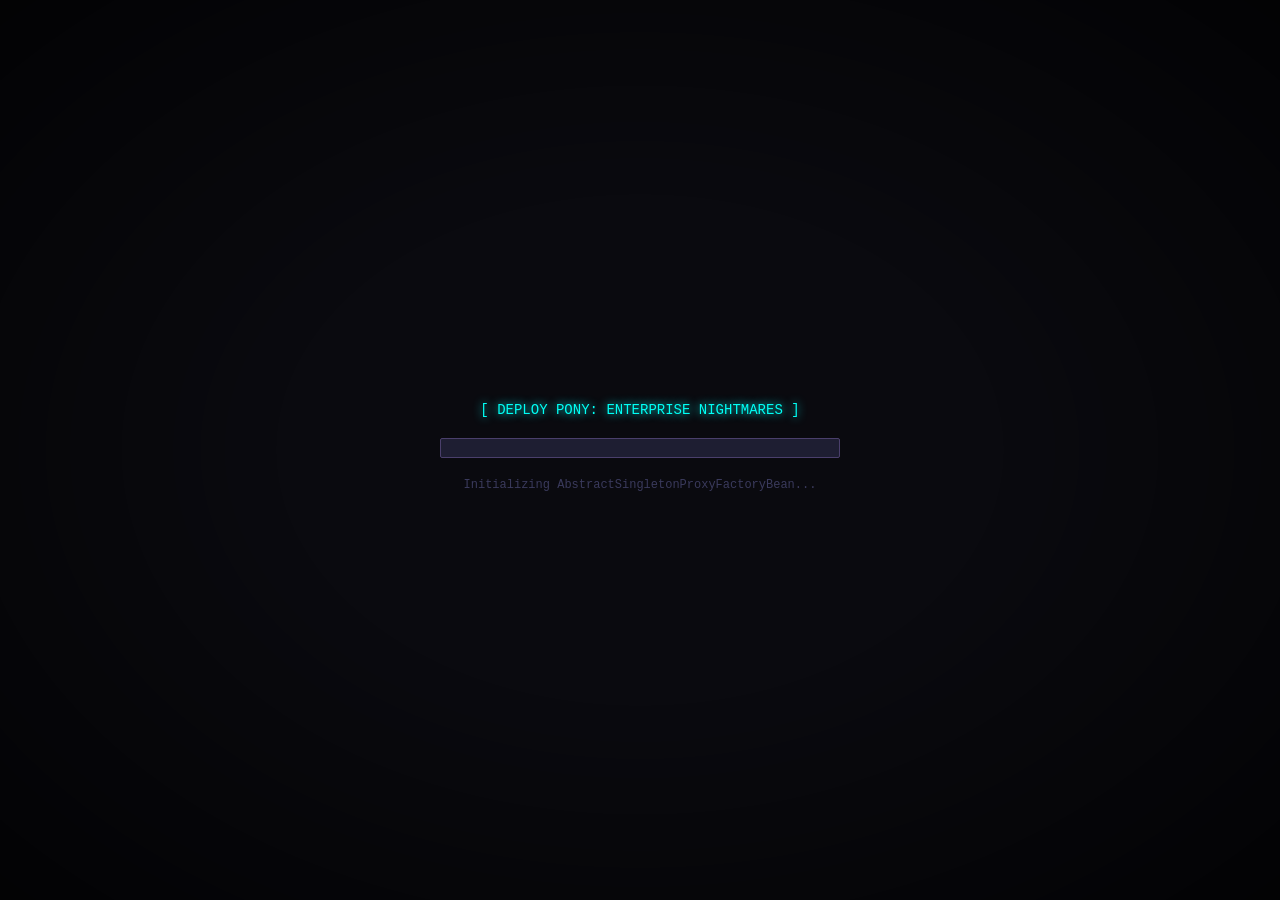
==== index.html @ 1a0107b0 "Add Deploy Pony: Enterprise Nightmares - a madcap pony care + Java deployment game An interactive we" ====
<!DOCTYPE html>
<html lang="en">
<head>
    <meta charset="UTF-8">
    <meta name="viewport" content="width=device-width, initial-scale=1.0">
    <title>Deploy Pony: Enterprise Nightmares</title>
    <link rel="stylesheet" href="style.css">
    <link rel="icon" href="data:image/svg+xml,<svg xmlns='http://www.w3.org/2000/svg' viewBox='0 0 32 32'><text y='24' font-size='24'>🐴</text></svg>">
</head>
<body>

<div id="game-container">
    <!-- Vignette overlay -->
    <div id="vignette"></div>

    <!-- Floating code particles (spawned by JS) -->
    <div id="particles-container"></div>

    <!-- ==================== LOADING SCREEN ==================== -->
    <div id="loading-screen" class="game-screen active">
        <div class="loading-content">
            <div class="loading-title">[ DEPLOY PONY: ENTERPRISE NIGHTMARES ]</div>
            <div class="loading-bar-container">
                <div class="loading-bar"></div>
            </div>
            <div id="loading-text">Initializing AbstractSingletonProxyFactoryBean...</div>
        </div>
    </div>

    <!-- ==================== MENU SCREEN ==================== -->
    <div id="menu-screen" class="game-screen">
        <div class="menu-content">
            <div class="menu-logo" id="menu-logo"></div>
            <div class="menu-lore" id="menu-lore"></div>
            <div class="menu-buttons">
                <button class="menu-btn primary" onclick="Game.startNewGame()">
                    > New Deployment
                </button>
                <button class="menu-btn" id="continue-btn" onclick="Game.continueGame()" style="display:none">
                    > Resume Deployment
                </button>
            </div>
            <div class="menu-subtitle">
                A Hollow Knight-inspired Java Deployment Simulator<br>
                © 2024 AbstractSingletonProxyFactoryBean LLC
            </div>
        </div>
    </div>

    <!-- ==================== CARE SCREEN ==================== -->
    <div id="care-screen" class="game-screen">
        <div class="care-header">
            <span class="care-title">[ PONY CARE TERMINAL ]</span>
            <div class="care-controls">
                <button class="icon-btn" onclick="Audio.toggleMute()" title="Toggle Sound">SND</button>
                <button class="icon-btn" onclick="Game.save()" title="Save">SAVE</button>
                <button class="icon-btn" onclick="Game.setState(Game.STATES.MENU)" title="Menu">MENU</button>
            </div>
        </div>

        <div class="pony-area">
            <div id="dialogue-bubble"></div>
            <div id="pony-display"></div>
            <div id="poop-container"></div>
        </div>

        <div class="stats-area">
            <div id="pony-stats"></div>
        </div>

        <div class="actions-area" id="pony-actions"></div>

        <div class="event-log-area">
            <div id="event-log"></div>
        </div>
    </div>

    <!-- ==================== RIDE SCREEN ==================== -->
    <div id="ride-screen" class="game-screen">
        <canvas id="ride-canvas"></canvas>
        <div id="ride-zone"></div>
    </div>

    <!-- ==================== DEPLOY MINI-GAME SCREEN ==================== -->
    <div id="deploy-screen" class="game-screen">
        <div id="deploy-game-area"></div>
    </div>

    <!-- ==================== GAME OVER SCREEN ==================== -->
    <div id="gameover-screen" class="game-screen">
        <div class="gameover-content">
            <div class="gameover-title">BUILD FAILED</div>
            <div class="gameover-message" id="gameover-message"></div>
            <div class="gameover-stats" id="gameover-stats"></div>
            <div class="gameover-score" id="gameover-score"></div>
            <div class="menu-buttons">
                <button class="menu-btn primary" onclick="Game.restartGame()">
                    > Redeploy from Scratch
                </button>
                <button class="menu-btn" onclick="Game.setState(Game.STATES.MENU)">
                    > Return to Main Menu
                </button>
            </div>
        </div>
    </div>
</div>

<!-- Scripts -->
<script src="art.js"></script>
<script src="audio.js"></script>
<script src="game.js"></script>
<script src="pony-care.js"></script>
<script src="pony-ride.js"></script>
<script src="deploy-games.js"></script>
<script>
    // ---- INITIALIZATION ----
    document.addEventListener('DOMContentLoaded', () => {
        // Spawn floating code particles in the background
        const particlesContainer = document.getElementById('particles-container');
        function spawnParticle() {
            const el = document.createElement('div');
            el.className = 'floating-code';
            el.textContent = Art.createFloatingCode();
            el.style.top = (Math.random() * 70 + 5) + '%';
            el.style.animationDuration = (12 + Math.random() * 10) + 's';
            el.style.animationDelay = (Math.random() * 5) + 's';
            el.style.fontSize = (8 + Math.random() * 6) + 'px';
            particlesContainer.appendChild(el);
            el.addEventListener('animationend', () => el.remove());
        }

        setInterval(spawnParticle, 2000);
        for (let i = 0; i < 8; i++) spawnParticle();

        // Setup menu
        Game.on('stateChange', ({ to }) => {
            if (to === Game.STATES.MENU) {
                setupMenu();
            }
            if (to === Game.STATES.GAME_OVER) {
                setupGameOver();
            }
        });

        // Initialize pony care module
        PonyCare.init();

        // Start!
        Game.init();

        // Resume context on first click (for audio)
        document.addEventListener('click', () => {
            Audio.init();
        }, { once: true });
    });

    function setupMenu() {
        // Logo
        const logoEl = document.getElementById('menu-logo');
        if (logoEl) logoEl.innerHTML = Art.titleLogo();

        // Lore
        const loreEl = document.getElementById('menu-lore');
        if (loreEl) {
            loreEl.innerHTML = Game.getLore().map(line => `<p>${line}</p>`).join('');
        }

        // Show continue button if save exists
        const continueBtn = document.getElementById('continue-btn');
        if (continueBtn) {
            continueBtn.style.display = Game.load() ? 'block' : 'none';
        }
    }

    function setupGameOver() {
        const msgEl = document.getElementById('gameover-message');
        const statsEl = document.getElementById('gameover-stats');
        const scoreEl = document.getElementById('gameover-score');

        if (msgEl) msgEl.textContent = Game.getDeathMessage();

        if (statsEl) {
            const pony = Game.getPony();
            statsEl.innerHTML = `
                Pony: ${pony ? pony.name : 'Unknown'}<br>
                Enterprise Level: ${pony ? pony.level : 0}<br>
                Total Deployments: ${Game.getTotalDeploys()}<br>
                Failed Deployments: ${Game.getFailedDeploys()}<br>
                Exceptions Encountered: ${pony ? pony.exceptions.length : 0}
            `;
        }

        if (scoreEl) {
            scoreEl.textContent = `Enterprise Value Generated: $${Game.getScore().toLocaleString()}.00 (before consulting fees)`;
        }
    }
</script>

</body>
</html>
---- style.css ----
/* ============================================================
   style.css — Hollow Knight Aesthetic for Deploy Pony
   Dark, atmospheric, hand-drawn feel
   ============================================================ */

:root {
    --void: #0a0a0f;
    --deep-blue: #1a1a2e;
    --purple: #4a3f6b;
    --mid-purple: #6b5b95;
    --cyan: #00fff5;
    --orange: #ff6b35;
    --red: #ff3366;
    --green: #39ff14;
    --white: #e8e8f0;
    --grey: #3a3a5c;
    --dark-grey: #1e1e32;
}

* {
    margin: 0;
    padding: 0;
    box-sizing: border-box;
}

body {
    background: var(--void);
    color: var(--white);
    font-family: 'Courier New', 'Consolas', monospace;
    overflow: hidden;
    width: 100vw;
    height: 100vh;
}

/* ---- GAME CONTAINER ---- */
#game-container {
    width: 100vw;
    height: 100vh;
    position: relative;
    overflow: hidden;
}

/* ---- VIGNETTE OVERLAY ---- */
#vignette {
    position: fixed;
    top: 0; left: 0;
    width: 100%; height: 100%;
    pointer-events: none;
    z-index: 100;
    background: radial-gradient(ellipse at center, transparent 40%, rgba(0,0,0,0.7) 100%);
}

/* ---- FLOATING CODE PARTICLES ---- */
.floating-code {
    position: absolute;
    color: var(--grey);
    font-size: 10px;
    opacity: 0;
    pointer-events: none;
    animation: floatCode 15s linear infinite;
    font-family: monospace;
}

@keyframes floatCode {
    0% { opacity: 0; transform: translateX(100vw) translateY(0); }
    10% { opacity: 0.2; }
    90% { opacity: 0.2; }
    100% { opacity: 0; transform: translateX(-100px) translateY(-50px); }
}

/* ---- SCREENS ---- */
.game-screen {
    position: absolute;
    top: 0; left: 0;
    width: 100%; height: 100%;
    display: flex;
    flex-direction: column;
    align-items: center;
    justify-content: center;
    opacity: 0;
    pointer-events: none;
    transition: opacity 0.8s ease;
}

.game-screen.active {
    opacity: 1;
    pointer-events: all;
}

/* ---- LOADING SCREEN ---- */
#loading-screen {
    background: var(--void);
}

.loading-content {
    text-align: center;
}

.loading-bar-container {
    width: 400px;
    max-width: 80vw;
    height: 20px;
    border: 1px solid var(--purple);
    margin: 20px auto;
    background: var(--dark-grey);
    border-radius: 2px;
    overflow: hidden;
}

.loading-bar {
    height: 100%;
    background: linear-gradient(90deg, var(--cyan), var(--purple));
    animation: loadingPulse 4s ease-in-out;
    width: 0%;
}

@keyframes loadingPulse {
    0% { width: 0%; }
    20% { width: 15%; }
    40% { width: 35%; }
    60% { width: 50%; }
    70% { width: 55%; }
    80% { width: 70%; }
    95% { width: 85%; }
    100% { width: 100%; }
}

#loading-text {
    color: var(--grey);
    font-size: 12px;
    margin-top: 10px;
    min-height: 20px;
}

.loading-title {
    color: var(--cyan);
    font-size: 14px;
    margin-bottom: 15px;
    text-shadow: 0 0 10px var(--cyan);
}

/* ---- MENU SCREEN ---- */
#menu-screen {
    background: linear-gradient(180deg, var(--void) 0%, #0f0f2a 50%, var(--deep-blue) 100%);
}

.menu-content {
    text-align: center;
    max-width: 600px;
    padding: 20px;
}

.menu-logo {
    margin-bottom: 30px;
}

.menu-lore {
    color: var(--grey);
    font-size: 12px;
    line-height: 1.8;
    margin-bottom: 30px;
    font-style: italic;
}

.menu-lore p {
    margin-bottom: 8px;
    animation: loreReveal 0.5s ease both;
}

.menu-lore p:nth-child(1) { animation-delay: 0.5s; }
.menu-lore p:nth-child(2) { animation-delay: 1.0s; }
.menu-lore p:nth-child(3) { animation-delay: 1.5s; }
.menu-lore p:nth-child(4) { animation-delay: 2.0s; }
.menu-lore p:nth-child(5) { animation-delay: 2.5s; }
.menu-lore p:nth-child(6) { animation-delay: 3.0s; }

@keyframes loreReveal {
    from { opacity: 0; transform: translateY(10px); }
    to { opacity: 1; transform: translateY(0); }
}

.menu-buttons {
    display: flex;
    flex-direction: column;
    gap: 12px;
    align-items: center;
}

.menu-btn {
    background: transparent;
    border: 1px solid var(--purple);
    color: var(--white);
    font-family: 'Courier New', monospace;
    font-size: 16px;
    padding: 12px 40px;
    cursor: pointer;
    transition: all 0.3s ease;
    min-width: 280px;
}

.menu-btn:hover {
    border-color: var(--cyan);
    color: var(--cyan);
    text-shadow: 0 0 10px var(--cyan);
    box-shadow: 0 0 15px rgba(0, 255, 245, 0.2);
}

.menu-btn.primary {
    border-color: var(--cyan);
    color: var(--cyan);
}

.menu-subtitle {
    color: var(--grey);
    font-size: 10px;
    margin-top: 20px;
}

/* ---- CARE SCREEN ---- */
#care-screen {
    background: linear-gradient(180deg, #0a0a1a 0%, #0f0f2a 40%, #1a1a2e 100%);
    display: grid;
    grid-template-columns: 1fr 1fr;
    grid-template-rows: auto 1fr auto;
    gap: 10px;
    padding: 15px;
}

.care-header {
    grid-column: 1 / -1;
    display: flex;
    justify-content: space-between;
    align-items: center;
    padding: 5px 10px;
    border-bottom: 1px solid var(--dark-grey);
}

.care-title {
    color: var(--cyan);
    font-size: 14px;
    text-shadow: 0 0 8px var(--cyan);
}

.care-controls {
    display: flex;
    gap: 10px;
}

.icon-btn {
    background: transparent;
    border: 1px solid var(--grey);
    color: var(--grey);
    font-family: monospace;
    font-size: 12px;
    padding: 4px 8px;
    cursor: pointer;
    transition: all 0.2s;
}

.icon-btn:hover {
    border-color: var(--cyan);
    color: var(--cyan);
}

.pony-area {
    position: relative;
    display: flex;
    flex-direction: column;
    align-items: center;
    justify-content: center;
}

#pony-display {
    position: relative;
    z-index: 2;
}

#poop-container {
    position: absolute;
    bottom: 0;
    left: 0;
    width: 100%;
    height: 100%;
    pointer-events: none;
    z-index: 1;
}

.pony-poop {
    position: absolute;
    cursor: pointer;
    pointer-events: all;
    transition: transform 0.3s, opacity 0.3s;
    animation: poopAppear 0.3s ease;
}

.pony-poop:hover {
    transform: scale(1.1);
}

.pony-poop.poof {
    transform: scale(0);
    opacity: 0;
}

@keyframes poopAppear {
    from { transform: scale(0); }
    to { transform: scale(1); }
}

#dialogue-bubble {
    position: absolute;
    top: 10%;
    left: 50%;
    transform: translateX(-50%);
    background: var(--dark-grey);
    border: 1px solid var(--purple);
    color: var(--white);
    padding: 8px 16px;
    font-size: 11px;
    border-radius: 4px;
    opacity: 0;
    transition: opacity 0.5s ease;
    max-width: 280px;
    text-align: center;
    z-index: 10;
    pointer-events: none;
}

#dialogue-bubble.visible {
    opacity: 1;
}

#dialogue-bubble::after {
    content: '';
    position: absolute;
    bottom: -8px;
    left: 50%;
    transform: translateX(-50%);
    border-left: 8px solid transparent;
    border-right: 8px solid transparent;
    border-top: 8px solid var(--purple);
}

.stats-area {
    display: flex;
    flex-direction: column;
    gap: 8px;
    padding: 10px;
    overflow-y: auto;
}

#pony-stats {
    display: flex;
    flex-direction: column;
    gap: 6px;
}

.pony-name {
    color: var(--cyan);
    font-size: 13px;
    font-weight: bold;
    text-shadow: 0 0 8px var(--cyan);
    margin-bottom: 2px;
    word-break: break-all;
}

.pony-level {
    color: var(--grey);
    font-size: 10px;
    margin-bottom: 6px;
}

.stat-bar {
    display: flex;
    align-items: center;
    gap: 8px;
    font-size: 10px;
}

.stat-bar.pulse-warning .stat-fill {
    animation: pulseWarn 0.5s ease infinite alternate;
}

@keyframes pulseWarn {
    from { opacity: 1; }
    to { opacity: 0.5; }
}

.stat-label {
    min-width: 100px;
    color: var(--grey);
    font-size: 9px;
    white-space: nowrap;
    overflow: hidden;
    text-overflow: ellipsis;
}

.stat-track {
    flex: 1;
    height: 10px;
    background: var(--dark-grey);
    border: 1px solid var(--grey);
    border-radius: 1px;
    overflow: hidden;
}

.stat-fill {
    height: 100%;
    transition: width 0.5s ease, background 0.5s ease;
    border-radius: 1px;
}

.stat-value {
    min-width: 35px;
    text-align: right;
    color: var(--white);
    font-size: 10px;
}

.deploy-stats {
    color: var(--grey);
    font-size: 9px;
    margin-top: 4px;
    padding-top: 4px;
    border-top: 1px solid var(--dark-grey);
}

.exception-list {
    margin-top: 6px;
    padding: 6px;
    background: rgba(255, 51, 102, 0.1);
    border: 1px solid var(--red);
    border-radius: 2px;
}

.exception-header {
    color: var(--red);
    font-size: 9px;
    margin-bottom: 3px;
}

.exception-item {
    color: var(--orange);
    font-size: 9px;
    padding: 1px 0;
}

.actions-area {
    grid-column: 1 / -1;
    display: flex;
    flex-wrap: wrap;
    gap: 8px;
    justify-content: center;
    padding: 8px;
    border-top: 1px solid var(--dark-grey);
}

.action-btn {
    background: var(--dark-grey);
    border: 1px solid var(--purple);
    color: var(--white);
    font-family: 'Courier New', monospace;
    font-size: 11px;
    padding: 8px 14px;
    cursor: pointer;
    transition: all 0.2s ease;
    white-space: nowrap;
}

.action-btn:hover {
    border-color: var(--cyan);
    color: var(--cyan);
    text-shadow: 0 0 5px var(--cyan);
    box-shadow: 0 0 10px rgba(0, 255, 245, 0.15);
}

.action-btn:active {
    background: rgba(0, 255, 245, 0.1);
}

.action-btn:disabled {
    opacity: 0.4;
    cursor: not-allowed;
}

.btn-prompt {
    color: var(--green);
    margin-right: 4px;
}

.deploy-btn {
    border-color: var(--orange);
}

.deploy-btn:hover {
    border-color: var(--orange);
    color: var(--orange);
    text-shadow: 0 0 5px var(--orange);
    box-shadow: 0 0 10px rgba(255, 107, 53, 0.15);
}

.minigame-btn {
    border-color: var(--green);
}

.minigame-btn:hover {
    border-color: var(--green);
    color: var(--green);
    text-shadow: 0 0 5px var(--green);
}

.event-log-area {
    grid-column: 1 / -1;
    max-height: 80px;
    overflow-y: auto;
    padding: 5px 10px;
    background: rgba(0, 0, 0, 0.3);
    border-top: 1px solid var(--dark-grey);
}

#event-log {
    font-size: 9px;
}

.event-entry {
    padding: 1px 0;
    border-bottom: 1px solid rgba(58, 58, 92, 0.3);
}

.event-info { color: var(--grey); }
.event-success { color: var(--green); }
.event-warning { color: var(--orange); }
.event-error { color: var(--red); }

/* ---- RIDE SCREEN ---- */
#ride-screen {
    background: var(--void);
    padding: 0;
}

#ride-canvas {
    width: 100%;
    height: 100%;
}

#ride-zone {
    position: absolute;
    top: 50%;
    left: 50%;
    transform: translate(-50%, -50%);
    font-size: 24px;
    color: var(--cyan);
    text-shadow: 0 0 20px var(--cyan);
    opacity: 0;
    pointer-events: none;
    transition: opacity 0.5s ease;
}

#ride-zone.zone-flash {
    opacity: 1;
    animation: zoneFlash 2s ease;
}

@keyframes zoneFlash {
    0% { opacity: 0; transform: translate(-50%, -50%) scale(0.8); }
    20% { opacity: 1; transform: translate(-50%, -50%) scale(1.1); }
    80% { opacity: 1; transform: translate(-50%, -50%) scale(1); }
    100% { opacity: 0; transform: translate(-50%, -50%) scale(1); }
}

/* ---- DEPLOY MINI-GAME SCREEN ---- */
#deploy-screen {
    background: linear-gradient(180deg, var(--void) 0%, #0f0a1a 100%);
    padding: 20px;
    overflow-y: auto;
}

#deploy-game-area {
    max-width: 750px;
    width: 100%;
}

.minigame-header {
    text-align: center;
    margin-bottom: 20px;
}

.minigame-header h2 {
    color: var(--cyan);
    font-size: 20px;
    text-shadow: 0 0 10px var(--cyan);
    margin-bottom: 8px;
}

.minigame-header p {
    color: var(--grey);
    font-size: 12px;
}

/* Catapult */
#catapult-canvas {
    display: block;
    margin: 0 auto 15px;
    border: 1px solid var(--dark-grey);
    border-radius: 2px;
    max-width: 100%;
}

.catapult-controls {
    display: flex;
    flex-wrap: wrap;
    gap: 15px;
    justify-content: center;
    align-items: center;
}

.control-group {
    display: flex;
    flex-direction: column;
    align-items: center;
    gap: 4px;
}

.control-group label {
    color: var(--grey);
    font-size: 11px;
}

.control-group input[type="range"] {
    width: 150px;
    accent-color: var(--cyan);
}

/* XML Puzzle */
.xml-slots {
    display: flex;
    flex-direction: column;
    gap: 6px;
    margin-bottom: 15px;
    max-width: 500px;
    margin-left: auto;
    margin-right: auto;
}

.xml-slot {
    display: flex;
    align-items: center;
    gap: 10px;
    padding: 10px 15px;
    background: var(--dark-grey);
    border: 1px solid var(--grey);
    cursor: pointer;
    transition: all 0.2s;
    border-radius: 2px;
}

.xml-slot:hover {
    border-color: var(--cyan);
}

.xml-slot.selected {
    border-color: var(--cyan);
    background: rgba(0, 255, 245, 0.1);
    box-shadow: 0 0 10px rgba(0, 255, 245, 0.2);
}

.xml-slot.correct {
    border-color: var(--green);
}

.slot-number {
    color: var(--grey);
    font-size: 11px;
    min-width: 20px;
}

.xml-slot code {
    color: var(--green);
    font-size: 12px;
}

.timer-warning {
    color: var(--red) !important;
    animation: pulseWarn 0.5s ease infinite alternate;
}

/* Dependency Hell */
.dep-grid {
    display: grid;
    grid-template-columns: repeat(4, 1fr);
    gap: 8px;
    max-width: 500px;
    margin: 0 auto 15px;
}

.dep-card {
    aspect-ratio: 1;
    perspective: 600px;
    cursor: pointer;
}

.dep-card-front,
.dep-card-back {
    position: absolute;
    inset: 0;
    display: flex;
    flex-direction: column;
    align-items: center;
    justify-content: center;
    backface-visibility: hidden;
    transition: transform 0.4s ease;
    border-radius: 3px;
    border: 1px solid var(--grey);
}

.dep-card {
    position: relative;
}

.dep-card-front {
    background: var(--dark-grey);
    z-index: 2;
}

.dep-card-back {
    background: var(--deep-blue);
    border-color: var(--green);
    transform: rotateY(180deg);
}

.dep-card.flipped .dep-card-front {
    transform: rotateY(180deg);
}

.dep-card.flipped .dep-card-back {
    transform: rotateY(0);
}

.dep-card.matched .dep-card-back {
    border-color: var(--cyan);
    background: rgba(0, 255, 245, 0.1);
}

.dep-q {
    color: var(--purple);
    font-size: 24px;
    font-weight: bold;
}

.dep-label {
    color: var(--grey);
    font-size: 9px;
    margin-top: 4px;
}

.dep-name {
    color: var(--green);
    font-size: 9px;
    text-align: center;
    word-break: break-all;
    padding: 4px;
}

/* The Build */
.build-area {
    max-width: 500px;
    margin: 0 auto;
    text-align: center;
}

.build-terminal {
    background: var(--void);
    border: 1px solid var(--grey);
    padding: 15px;
    margin-bottom: 20px;
    text-align: left;
    border-radius: 2px;
}

.terminal-header {
    color: var(--green);
    font-size: 12px;
    margin-bottom: 10px;
    padding-bottom: 8px;
    border-bottom: 1px solid var(--dark-grey);
}

.build-message {
    color: var(--orange);
    font-size: 11px;
    min-height: 20px;
}

.build-bar-container {
    width: 100%;
    height: 30px;
    background: var(--dark-grey);
    border: 1px solid var(--grey);
    border-radius: 2px;
    overflow: hidden;
    margin-bottom: 15px;
}

.build-bar {
    height: 100%;
    display: flex;
    align-items: center;
    justify-content: center;
    color: var(--void);
    font-weight: bold;
    font-size: 12px;
    transition: width 0.3s ease, background 0.3s ease;
}

.build-stats {
    color: var(--grey);
    font-size: 11px;
    margin-bottom: 15px;
}

.build-click-btn {
    font-size: 16px !important;
    padding: 15px 40px !important;
    animation: buildPulse 1s ease infinite;
}

@keyframes buildPulse {
    0%, 100% { box-shadow: 0 0 5px rgba(0, 255, 245, 0.2); }
    50% { box-shadow: 0 0 20px rgba(0, 255, 245, 0.4); }
}

.build-setback {
    animation: setbackFlash 0.3s ease;
}

@keyframes setbackFlash {
    0% { background: transparent; }
    50% { background: rgba(255, 51, 102, 0.2); }
    100% { background: transparent; }
}

/* ---- GAME OVER SCREEN ---- */
#gameover-screen {
    background: linear-gradient(180deg, #0a0005 0%, #1a0010 50%, var(--void) 100%);
}

.gameover-content {
    text-align: center;
    max-width: 500px;
    padding: 20px;
}

.gameover-title {
    color: var(--red);
    font-size: 28px;
    text-shadow: 0 0 20px var(--red);
    margin-bottom: 20px;
}

.gameover-message {
    color: var(--orange);
    font-size: 13px;
    margin-bottom: 20px;
    line-height: 1.6;
}

.gameover-stats {
    color: var(--grey);
    font-size: 11px;
    margin-bottom: 25px;
    line-height: 1.8;
}

.gameover-score {
    color: var(--cyan);
    font-size: 16px;
    margin-bottom: 25px;
    text-shadow: 0 0 8px var(--cyan);
}

/* ---- RESPONSIVE ---- */
@media (max-width: 768px) {
    #care-screen {
        grid-template-columns: 1fr;
        grid-template-rows: auto auto auto auto auto;
    }

    .pony-area {
        min-height: 200px;
    }

    .dep-grid {
        grid-template-columns: repeat(3, 1fr);
    }

    .action-btn {
        font-size: 10px;
        padding: 6px 10px;
    }

    .stat-label {
        min-width: 60px;
        font-size: 8px;
    }
}

@media (max-width: 480px) {
    .dep-grid {
        grid-template-columns: repeat(3, 1fr);
    }

    .menu-btn {
        min-width: 220px;
        font-size: 14px;
        padding: 10px 20px;
    }

    .catapult-controls {
        flex-direction: column;
    }
}

/* ---- SCROLLBAR STYLING ---- */
::-webkit-scrollbar {
    width: 6px;
}

::-webkit-scrollbar-track {
    background: var(--void);
}

::-webkit-scrollbar-thumb {
    background: var(--grey);
    border-radius: 3px;
}

::-webkit-scrollbar-thumb:hover {
    background: var(--purple);
}
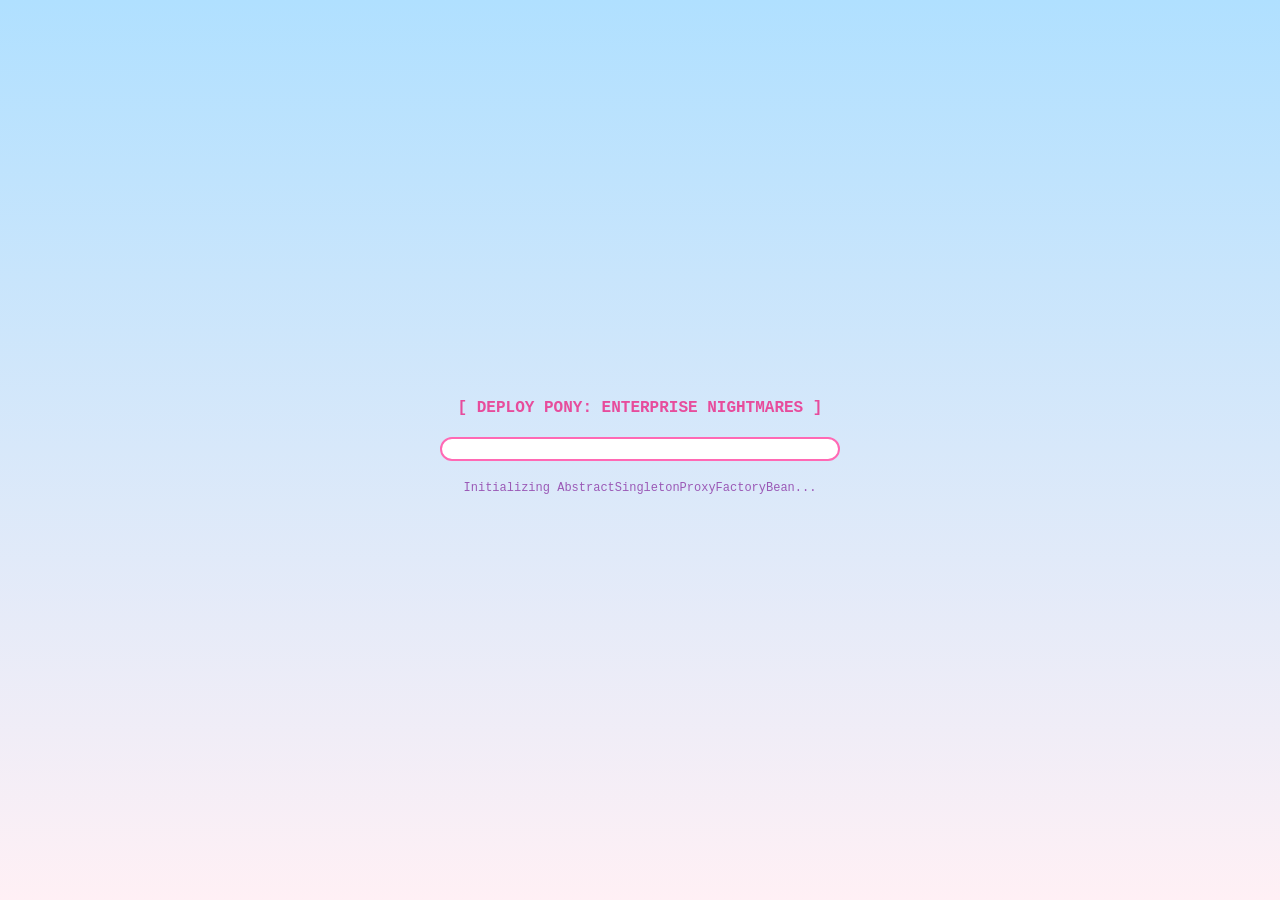
==== commit fa7fecac: "Reskin game to cartoon style: bright pastels, bouncy physics, cute visuals Full visual reskin from d" ====
--- a/index.html
+++ b/index.html
@@ -3,7 +3,7 @@
 <head>
     <meta charset="UTF-8">
     <meta name="viewport" content="width=device-width, initial-scale=1.0">
-    <title>Deploy Pony: Enterprise Nightmares</title>
+    <title>Deploy Pony: Enterprise Nightmares (Cartoon Edition!)</title>
     <link rel="stylesheet" href="style.css">
     <link rel="icon" href="data:image/svg+xml,<svg xmlns='http://www.w3.org/2000/svg' viewBox='0 0 32 32'><text y='24' font-size='24'>🐴</text></svg>">
 </head>
@@ -41,7 +41,7 @@
                 </button>
             </div>
             <div class="menu-subtitle">
-                A Hollow Knight-inspired Java Deployment Simulator<br>
+                A Super Cute Cartoon Java Deployment Simulator 🐴✨<br>
                 © 2024 AbstractSingletonProxyFactoryBean LLC
             </div>
         </div>
--- a/style.css
+++ b/style.css
@@ -1,20 +1,20 @@
 /* ============================================================
-   style.css — Hollow Knight Aesthetic for Deploy Pony
-   Dark, atmospheric, hand-drawn feel
+   style.css — CARTOON EDITION of Deploy Pony
+   Bright, bouncy, colorful, pastel-tastic!
    ============================================================ */
 
 :root {
-    --void: #0a0a0f;
-    --deep-blue: #1a1a2e;
-    --purple: #4a3f6b;
-    --mid-purple: #6b5b95;
-    --cyan: #00fff5;
-    --orange: #ff6b35;
-    --red: #ff3366;
-    --green: #39ff14;
-    --white: #e8e8f0;
-    --grey: #3a3a5c;
-    --dark-grey: #1e1e32;
+    --void: #87CEEB;
+    --deep-blue: #C9B1FF;
+    --purple: #FF69B4;
+    --mid-purple: #E088C0;
+    --cyan: #FFD700;
+    --orange: #FFA500;
+    --red: #FF4444;
+    --green: #32CD32;
+    --white: #FFFEF2;
+    --grey: #8888AA;
+    --dark-grey: #E8E0F0;
 }
 
 * {
@@ -25,7 +25,7 @@
 
 body {
     background: var(--void);
-    color: var(--white);
+    color: #444;
     font-family: 'Courier New', 'Consolas', monospace;
     overflow: hidden;
     width: 100vw;
@@ -40,32 +40,33 @@
     overflow: hidden;
 }
 
-/* ---- VIGNETTE OVERLAY ---- */
+/* ---- VIGNETTE OVERLAY (removed for cartoon!) ---- */
 #vignette {
     position: fixed;
     top: 0; left: 0;
     width: 100%; height: 100%;
     pointer-events: none;
     z-index: 100;
-    background: radial-gradient(ellipse at center, transparent 40%, rgba(0,0,0,0.7) 100%);
-}
-
-/* ---- FLOATING CODE PARTICLES ---- */
+    background: none; /* No dark vignette in cartoon mode */
+}
+
+/* ---- FLOATING CONFETTI PARTICLES ---- */
 .floating-code {
     position: absolute;
-    color: var(--grey);
-    font-size: 10px;
+    color: var(--purple);
+    font-size: 14px;
     opacity: 0;
     pointer-events: none;
-    animation: floatCode 15s linear infinite;
+    animation: floatCode 12s linear infinite;
     font-family: monospace;
 }
 
 @keyframes floatCode {
-    0% { opacity: 0; transform: translateX(100vw) translateY(0); }
-    10% { opacity: 0.2; }
-    90% { opacity: 0.2; }
-    100% { opacity: 0; transform: translateX(-100px) translateY(-50px); }
+    0% { opacity: 0; transform: translateX(100vw) translateY(0) rotate(0deg); }
+    10% { opacity: 0.5; }
+    50% { transform: translateX(50vw) translateY(-20px) rotate(180deg); }
+    90% { opacity: 0.5; }
+    100% { opacity: 0; transform: translateX(-100px) translateY(-40px) rotate(360deg); }
 }
 
 /* ---- SCREENS ---- */
@@ -79,7 +80,7 @@
     justify-content: center;
     opacity: 0;
     pointer-events: none;
-    transition: opacity 0.8s ease;
+    transition: opacity 0.6s ease;
 }
 
 .game-screen.active {
@@ -89,7 +90,7 @@
 
 /* ---- LOADING SCREEN ---- */
 #loading-screen {
-    background: var(--void);
+    background: linear-gradient(180deg, #B0E0FF, #FFF0F5);
 }
 
 .loading-content {
@@ -99,19 +100,20 @@
 .loading-bar-container {
     width: 400px;
     max-width: 80vw;
-    height: 20px;
-    border: 1px solid var(--purple);
+    height: 24px;
+    border: 2px solid var(--purple);
     margin: 20px auto;
-    background: var(--dark-grey);
-    border-radius: 2px;
+    background: white;
+    border-radius: 12px;
     overflow: hidden;
 }
 
 .loading-bar {
     height: 100%;
-    background: linear-gradient(90deg, var(--cyan), var(--purple));
+    background: linear-gradient(90deg, #FF69B4, #FFD700, #5DADE2, #32CD32);
     animation: loadingPulse 4s ease-in-out;
     width: 0%;
+    border-radius: 10px;
 }
 
 @keyframes loadingPulse {
@@ -126,22 +128,22 @@
 }
 
 #loading-text {
-    color: var(--grey);
+    color: #9B59B6;
     font-size: 12px;
     margin-top: 10px;
     min-height: 20px;
 }
 
 .loading-title {
-    color: var(--cyan);
-    font-size: 14px;
+    color: #E74C9C;
+    font-size: 16px;
+    font-weight: bold;
     margin-bottom: 15px;
-    text-shadow: 0 0 10px var(--cyan);
 }
 
 /* ---- MENU SCREEN ---- */
 #menu-screen {
-    background: linear-gradient(180deg, var(--void) 0%, #0f0f2a 50%, var(--deep-blue) 100%);
+    background: linear-gradient(180deg, #87CEEB 0%, #C9B1FF 50%, #FFE4F0 100%);
 }
 
 .menu-content {
@@ -155,7 +157,7 @@
 }
 
 .menu-lore {
-    color: var(--grey);
+    color: #7B68AE;
     font-size: 12px;
     line-height: 1.8;
     margin-bottom: 30px;
@@ -167,16 +169,16 @@
     animation: loreReveal 0.5s ease both;
 }
 
-.menu-lore p:nth-child(1) { animation-delay: 0.5s; }
-.menu-lore p:nth-child(2) { animation-delay: 1.0s; }
-.menu-lore p:nth-child(3) { animation-delay: 1.5s; }
-.menu-lore p:nth-child(4) { animation-delay: 2.0s; }
-.menu-lore p:nth-child(5) { animation-delay: 2.5s; }
-.menu-lore p:nth-child(6) { animation-delay: 3.0s; }
+.menu-lore p:nth-child(1) { animation-delay: 0.3s; }
+.menu-lore p:nth-child(2) { animation-delay: 0.6s; }
+.menu-lore p:nth-child(3) { animation-delay: 0.9s; }
+.menu-lore p:nth-child(4) { animation-delay: 1.2s; }
+.menu-lore p:nth-child(5) { animation-delay: 1.5s; }
+.menu-lore p:nth-child(6) { animation-delay: 1.8s; }
 
 @keyframes loreReveal {
-    from { opacity: 0; transform: translateY(10px); }
-    to { opacity: 1; transform: translateY(0); }
+    from { opacity: 0; transform: translateY(15px) scale(0.95); }
+    to { opacity: 1; transform: translateY(0) scale(1); }
 }
 
 .menu-buttons {
@@ -187,38 +189,49 @@
 }
 
 .menu-btn {
-    background: transparent;
-    border: 1px solid var(--purple);
-    color: var(--white);
+    background: white;
+    border: 2px solid var(--purple);
+    color: #E74C9C;
     font-family: 'Courier New', monospace;
     font-size: 16px;
+    font-weight: bold;
     padding: 12px 40px;
     cursor: pointer;
-    transition: all 0.3s ease;
+    transition: all 0.2s ease;
     min-width: 280px;
+    border-radius: 12px;
 }
 
 .menu-btn:hover {
-    border-color: var(--cyan);
-    color: var(--cyan);
-    text-shadow: 0 0 10px var(--cyan);
-    box-shadow: 0 0 15px rgba(0, 255, 245, 0.2);
+    background: #FF69B4;
+    color: white;
+    transform: scale(1.05);
+    box-shadow: 0 4px 15px rgba(255, 105, 180, 0.4);
+}
+
+.menu-btn:active {
+    transform: scale(0.98);
 }
 
 .menu-btn.primary {
-    border-color: var(--cyan);
-    color: var(--cyan);
+    background: #FF69B4;
+    border-color: #E74C9C;
+    color: white;
+}
+
+.menu-btn.primary:hover {
+    background: #E74C9C;
 }
 
 .menu-subtitle {
-    color: var(--grey);
+    color: #9B59B6;
     font-size: 10px;
     margin-top: 20px;
 }
 
 /* ---- CARE SCREEN ---- */
 #care-screen {
-    background: linear-gradient(180deg, #0a0a1a 0%, #0f0f2a 40%, #1a1a2e 100%);
+    background: linear-gradient(180deg, #E8F4FD 0%, #F0E6FF 40%, #FFF0F5 100%);
     display: grid;
     grid-template-columns: 1fr 1fr;
     grid-template-rows: auto 1fr auto;
@@ -232,13 +245,13 @@
     justify-content: space-between;
     align-items: center;
     padding: 5px 10px;
-    border-bottom: 1px solid var(--dark-grey);
+    border-bottom: 2px solid #E8E0F0;
 }
 
 .care-title {
-    color: var(--cyan);
+    color: #E74C9C;
     font-size: 14px;
-    text-shadow: 0 0 8px var(--cyan);
+    font-weight: bold;
 }
 
 .care-controls {
@@ -247,19 +260,21 @@
 }
 
 .icon-btn {
-    background: transparent;
-    border: 1px solid var(--grey);
-    color: var(--grey);
+    background: white;
+    border: 2px solid #DDD;
+    color: #9B59B6;
     font-family: monospace;
     font-size: 12px;
     padding: 4px 8px;
     cursor: pointer;
     transition: all 0.2s;
+    border-radius: 8px;
 }
 
 .icon-btn:hover {
-    border-color: var(--cyan);
-    color: var(--cyan);
+    border-color: var(--purple);
+    color: var(--purple);
+    background: #FFF0F5;
 }
 
 .pony-area {
@@ -290,55 +305,57 @@
     cursor: pointer;
     pointer-events: all;
     transition: transform 0.3s, opacity 0.3s;
-    animation: poopAppear 0.3s ease;
+    animation: poopAppear 0.4s cubic-bezier(0.34, 1.56, 0.64, 1);
 }
 
 .pony-poop:hover {
-    transform: scale(1.1);
+    transform: scale(1.15) rotate(3deg);
 }
 
 .pony-poop.poof {
-    transform: scale(0);
+    transform: scale(0) rotate(20deg);
     opacity: 0;
 }
 
 @keyframes poopAppear {
-    from { transform: scale(0); }
-    to { transform: scale(1); }
+    from { transform: scale(0) rotate(-10deg); }
+    to { transform: scale(1) rotate(0deg); }
 }
 
 #dialogue-bubble {
     position: absolute;
-    top: 10%;
+    top: 8%;
     left: 50%;
     transform: translateX(-50%);
-    background: var(--dark-grey);
-    border: 1px solid var(--purple);
-    color: var(--white);
-    padding: 8px 16px;
+    background: white;
+    border: 2px solid var(--purple);
+    color: #555;
+    padding: 10px 18px;
     font-size: 11px;
-    border-radius: 4px;
+    border-radius: 16px;
     opacity: 0;
-    transition: opacity 0.5s ease;
+    transition: opacity 0.4s ease, transform 0.4s ease;
     max-width: 280px;
     text-align: center;
     z-index: 10;
     pointer-events: none;
+    box-shadow: 0 3px 10px rgba(0, 0, 0, 0.1);
 }
 
 #dialogue-bubble.visible {
     opacity: 1;
+    transform: translateX(-50%) translateY(-3px);
 }
 
 #dialogue-bubble::after {
     content: '';
     position: absolute;
-    bottom: -8px;
+    bottom: -10px;
     left: 50%;
     transform: translateX(-50%);
-    border-left: 8px solid transparent;
-    border-right: 8px solid transparent;
-    border-top: 8px solid var(--purple);
+    border-left: 10px solid transparent;
+    border-right: 10px solid transparent;
+    border-top: 10px solid var(--purple);
 }
 
 .stats-area {
@@ -356,16 +373,15 @@
 }
 
 .pony-name {
-    color: var(--cyan);
+    color: #E74C9C;
     font-size: 13px;
     font-weight: bold;
-    text-shadow: 0 0 8px var(--cyan);
     margin-bottom: 2px;
     word-break: break-all;
 }
 
 .pony-level {
-    color: var(--grey);
+    color: #9B59B6;
     font-size: 10px;
     margin-bottom: 6px;
 }
@@ -383,12 +399,12 @@
 
 @keyframes pulseWarn {
     from { opacity: 1; }
-    to { opacity: 0.5; }
+    to { opacity: 0.4; }
 }
 
 .stat-label {
     min-width: 100px;
-    color: var(--grey);
+    color: #888;
     font-size: 9px;
     white-space: nowrap;
     overflow: hidden;
@@ -397,40 +413,41 @@
 
 .stat-track {
     flex: 1;
-    height: 10px;
-    background: var(--dark-grey);
-    border: 1px solid var(--grey);
-    border-radius: 1px;
+    height: 12px;
+    background: white;
+    border: 2px solid #DDD;
+    border-radius: 6px;
     overflow: hidden;
 }
 
 .stat-fill {
     height: 100%;
-    transition: width 0.5s ease, background 0.5s ease;
-    border-radius: 1px;
+    transition: width 0.5s cubic-bezier(0.34, 1.56, 0.64, 1), background 0.5s ease;
+    border-radius: 4px;
 }
 
 .stat-value {
     min-width: 35px;
     text-align: right;
-    color: var(--white);
+    color: #555;
     font-size: 10px;
+    font-weight: bold;
 }
 
 .deploy-stats {
-    color: var(--grey);
+    color: #888;
     font-size: 9px;
     margin-top: 4px;
     padding-top: 4px;
-    border-top: 1px solid var(--dark-grey);
+    border-top: 1px solid #E0E0E0;
 }
 
 .exception-list {
     margin-top: 6px;
     padding: 6px;
-    background: rgba(255, 51, 102, 0.1);
-    border: 1px solid var(--red);
-    border-radius: 2px;
+    background: #FFF0F0;
+    border: 2px solid var(--red);
+    border-radius: 8px;
 }
 
 .exception-header {
@@ -452,35 +469,38 @@
     gap: 8px;
     justify-content: center;
     padding: 8px;
-    border-top: 1px solid var(--dark-grey);
+    border-top: 2px solid #E8E0F0;
 }
 
 .action-btn {
-    background: var(--dark-grey);
-    border: 1px solid var(--purple);
-    color: var(--white);
+    background: white;
+    border: 2px solid var(--purple);
+    color: #E74C9C;
     font-family: 'Courier New', monospace;
     font-size: 11px;
+    font-weight: bold;
     padding: 8px 14px;
     cursor: pointer;
     transition: all 0.2s ease;
     white-space: nowrap;
+    border-radius: 10px;
 }
 
 .action-btn:hover {
-    border-color: var(--cyan);
-    color: var(--cyan);
-    text-shadow: 0 0 5px var(--cyan);
-    box-shadow: 0 0 10px rgba(0, 255, 245, 0.15);
+    background: #FF69B4;
+    color: white;
+    transform: scale(1.05);
+    box-shadow: 0 3px 10px rgba(255, 105, 180, 0.3);
 }
 
 .action-btn:active {
-    background: rgba(0, 255, 245, 0.1);
+    transform: scale(0.95);
 }
 
 .action-btn:disabled {
     opacity: 0.4;
     cursor: not-allowed;
+    transform: none;
 }
 
 .btn-prompt {
@@ -490,23 +510,24 @@
 
 .deploy-btn {
     border-color: var(--orange);
+    color: var(--orange);
 }
 
 .deploy-btn:hover {
-    border-color: var(--orange);
-    color: var(--orange);
-    text-shadow: 0 0 5px var(--orange);
-    box-shadow: 0 0 10px rgba(255, 107, 53, 0.15);
+    background: var(--orange);
+    color: white;
+    box-shadow: 0 3px 10px rgba(255, 165, 0, 0.3);
 }
 
 .minigame-btn {
     border-color: var(--green);
+    color: var(--green);
 }
 
 .minigame-btn:hover {
-    border-color: var(--green);
-    color: var(--green);
-    text-shadow: 0 0 5px var(--green);
+    background: var(--green);
+    color: white;
+    box-shadow: 0 3px 10px rgba(50, 205, 50, 0.3);
 }
 
 .event-log-area {
@@ -514,8 +535,9 @@
     max-height: 80px;
     overflow-y: auto;
     padding: 5px 10px;
-    background: rgba(0, 0, 0, 0.3);
-    border-top: 1px solid var(--dark-grey);
+    background: rgba(255, 255, 255, 0.6);
+    border-top: 2px solid #E8E0F0;
+    border-radius: 0 0 8px 8px;
 }
 
 #event-log {
@@ -524,17 +546,17 @@
 
 .event-entry {
     padding: 1px 0;
-    border-bottom: 1px solid rgba(58, 58, 92, 0.3);
-}
-
-.event-info { color: var(--grey); }
-.event-success { color: var(--green); }
-.event-warning { color: var(--orange); }
-.event-error { color: var(--red); }
+    border-bottom: 1px solid rgba(200, 200, 220, 0.3);
+}
+
+.event-info { color: #888; }
+.event-success { color: #27AE60; }
+.event-warning { color: #E67E22; }
+.event-error { color: #E74C3C; }
 
 /* ---- RIDE SCREEN ---- */
 #ride-screen {
-    background: var(--void);
+    background: #87CEEB;
     padding: 0;
 }
 
@@ -548,9 +570,10 @@
     top: 50%;
     left: 50%;
     transform: translate(-50%, -50%);
-    font-size: 24px;
-    color: var(--cyan);
-    text-shadow: 0 0 20px var(--cyan);
+    font-size: 26px;
+    font-weight: bold;
+    color: #E74C9C;
+    text-shadow: 2px 2px 0 white, -2px -2px 0 white, 2px -2px 0 white, -2px 2px 0 white;
     opacity: 0;
     pointer-events: none;
     transition: opacity 0.5s ease;
@@ -562,15 +585,17 @@
 }
 
 @keyframes zoneFlash {
-    0% { opacity: 0; transform: translate(-50%, -50%) scale(0.8); }
-    20% { opacity: 1; transform: translate(-50%, -50%) scale(1.1); }
-    80% { opacity: 1; transform: translate(-50%, -50%) scale(1); }
-    100% { opacity: 0; transform: translate(-50%, -50%) scale(1); }
+    0% { opacity: 0; transform: translate(-50%, -50%) scale(0.5) rotate(-5deg); }
+    20% { opacity: 1; transform: translate(-50%, -50%) scale(1.15) rotate(2deg); }
+    40% { transform: translate(-50%, -50%) scale(0.95) rotate(-1deg); }
+    60% { transform: translate(-50%, -50%) scale(1.05) rotate(1deg); }
+    80% { opacity: 1; transform: translate(-50%, -50%) scale(1) rotate(0deg); }
+    100% { opacity: 0; transform: translate(-50%, -50%) scale(1) rotate(0deg); }
 }
 
 /* ---- DEPLOY MINI-GAME SCREEN ---- */
 #deploy-screen {
-    background: linear-gradient(180deg, var(--void) 0%, #0f0a1a 100%);
+    background: linear-gradient(180deg, #E8F4FD 0%, #FFF0F5 100%);
     padding: 20px;
     overflow-y: auto;
 }
@@ -586,14 +611,14 @@
 }
 
 .minigame-header h2 {
-    color: var(--cyan);
-    font-size: 20px;
-    text-shadow: 0 0 10px var(--cyan);
+    color: #E74C9C;
+    font-size: 22px;
+    font-weight: bold;
     margin-bottom: 8px;
 }
 
 .minigame-header p {
-    color: var(--grey);
+    color: #888;
     font-size: 12px;
 }
 
@@ -601,8 +626,8 @@
 #catapult-canvas {
     display: block;
     margin: 0 auto 15px;
-    border: 1px solid var(--dark-grey);
-    border-radius: 2px;
+    border: 2px solid #DDD;
+    border-radius: 10px;
     max-width: 100%;
 }
 
@@ -622,13 +647,13 @@
 }
 
 .control-group label {
-    color: var(--grey);
+    color: #888;
     font-size: 11px;
 }
 
 .control-group input[type="range"] {
     width: 150px;
-    accent-color: var(--cyan);
+    accent-color: #FF69B4;
 }
 
 /* XML Puzzle */
@@ -647,36 +672,40 @@
     align-items: center;
     gap: 10px;
     padding: 10px 15px;
-    background: var(--dark-grey);
-    border: 1px solid var(--grey);
+    background: white;
+    border: 2px solid #DDD;
     cursor: pointer;
     transition: all 0.2s;
-    border-radius: 2px;
+    border-radius: 10px;
 }
 
 .xml-slot:hover {
-    border-color: var(--cyan);
+    border-color: var(--purple);
+    transform: translateX(3px);
 }
 
 .xml-slot.selected {
-    border-color: var(--cyan);
-    background: rgba(0, 255, 245, 0.1);
-    box-shadow: 0 0 10px rgba(0, 255, 245, 0.2);
+    border-color: var(--purple);
+    background: #FFF0F5;
+    box-shadow: 0 3px 10px rgba(255, 105, 180, 0.2);
+    transform: scale(1.02);
 }
 
 .xml-slot.correct {
     border-color: var(--green);
+    background: #F0FFF0;
 }
 
 .slot-number {
-    color: var(--grey);
+    color: #BBB;
     font-size: 11px;
     min-width: 20px;
 }
 
 .xml-slot code {
-    color: var(--green);
+    color: #27AE60;
     font-size: 12px;
+    font-weight: bold;
 }
 
 .timer-warning {
@@ -708,9 +737,9 @@
     align-items: center;
     justify-content: center;
     backface-visibility: hidden;
-    transition: transform 0.4s ease;
-    border-radius: 3px;
-    border: 1px solid var(--grey);
+    transition: transform 0.4s cubic-bezier(0.34, 1.56, 0.64, 1);
+    border-radius: 10px;
+    border: 2px solid #DDD;
 }
 
 .dep-card {
@@ -718,12 +747,12 @@
 }
 
 .dep-card-front {
-    background: var(--dark-grey);
+    background: linear-gradient(135deg, #F8F0FF, #FFF0F5);
     z-index: 2;
 }
 
 .dep-card-back {
-    background: var(--deep-blue);
+    background: white;
     border-color: var(--green);
     transform: rotateY(180deg);
 }
@@ -738,24 +767,25 @@
 
 .dep-card.matched .dep-card-back {
     border-color: var(--cyan);
-    background: rgba(0, 255, 245, 0.1);
+    background: #FFFDE8;
 }
 
 .dep-q {
     color: var(--purple);
-    font-size: 24px;
+    font-size: 26px;
     font-weight: bold;
 }
 
 .dep-label {
-    color: var(--grey);
+    color: #BBB;
     font-size: 9px;
     margin-top: 4px;
 }
 
 .dep-name {
-    color: var(--green);
+    color: #27AE60;
     font-size: 9px;
+    font-weight: bold;
     text-align: center;
     word-break: break-all;
     padding: 4px;
@@ -769,24 +799,25 @@
 }
 
 .build-terminal {
-    background: var(--void);
-    border: 1px solid var(--grey);
+    background: white;
+    border: 2px solid #DDD;
     padding: 15px;
     margin-bottom: 20px;
     text-align: left;
-    border-radius: 2px;
+    border-radius: 10px;
 }
 
 .terminal-header {
-    color: var(--green);
+    color: #27AE60;
     font-size: 12px;
+    font-weight: bold;
     margin-bottom: 10px;
     padding-bottom: 8px;
-    border-bottom: 1px solid var(--dark-grey);
+    border-bottom: 2px solid #EEE;
 }
 
 .build-message {
-    color: var(--orange);
+    color: #E67E22;
     font-size: 11px;
     min-height: 20px;
 }
@@ -794,9 +825,9 @@
 .build-bar-container {
     width: 100%;
     height: 30px;
-    background: var(--dark-grey);
-    border: 1px solid var(--grey);
-    border-radius: 2px;
+    background: white;
+    border: 2px solid #DDD;
+    border-radius: 15px;
     overflow: hidden;
     margin-bottom: 15px;
 }
@@ -806,14 +837,15 @@
     display: flex;
     align-items: center;
     justify-content: center;
-    color: var(--void);
+    color: white;
     font-weight: bold;
     font-size: 12px;
-    transition: width 0.3s ease, background 0.3s ease;
+    transition: width 0.3s cubic-bezier(0.34, 1.56, 0.64, 1), background 0.3s ease;
+    border-radius: 13px;
 }
 
 .build-stats {
-    color: var(--grey);
+    color: #888;
     font-size: 11px;
     margin-bottom: 15px;
 }
@@ -821,12 +853,12 @@
 .build-click-btn {
     font-size: 16px !important;
     padding: 15px 40px !important;
-    animation: buildPulse 1s ease infinite;
+    animation: buildPulse 1.2s ease infinite;
 }
 
 @keyframes buildPulse {
-    0%, 100% { box-shadow: 0 0 5px rgba(0, 255, 245, 0.2); }
-    50% { box-shadow: 0 0 20px rgba(0, 255, 245, 0.4); }
+    0%, 100% { transform: scale(1); box-shadow: 0 3px 10px rgba(255, 105, 180, 0.2); }
+    50% { transform: scale(1.05); box-shadow: 0 5px 20px rgba(255, 105, 180, 0.4); }
 }
 
 .build-setback {
@@ -835,13 +867,13 @@
 
 @keyframes setbackFlash {
     0% { background: transparent; }
-    50% { background: rgba(255, 51, 102, 0.2); }
+    50% { background: rgba(255, 68, 68, 0.15); }
     100% { background: transparent; }
 }
 
 /* ---- GAME OVER SCREEN ---- */
 #gameover-screen {
-    background: linear-gradient(180deg, #0a0005 0%, #1a0010 50%, var(--void) 100%);
+    background: linear-gradient(180deg, #FFE4F0 0%, #FFF0F5 50%, #E8F4FD 100%);
 }
 
 .gameover-content {
@@ -851,31 +883,32 @@
 }
 
 .gameover-title {
-    color: var(--red);
-    font-size: 28px;
-    text-shadow: 0 0 20px var(--red);
+    color: #E74C9C;
+    font-size: 30px;
+    font-weight: bold;
     margin-bottom: 20px;
+    text-shadow: 2px 2px 0 white;
 }
 
 .gameover-message {
-    color: var(--orange);
+    color: #9B59B6;
     font-size: 13px;
     margin-bottom: 20px;
     line-height: 1.6;
 }
 
 .gameover-stats {
-    color: var(--grey);
+    color: #888;
     font-size: 11px;
     margin-bottom: 25px;
     line-height: 1.8;
 }
 
 .gameover-score {
-    color: var(--cyan);
+    color: #E74C9C;
     font-size: 16px;
+    font-weight: bold;
     margin-bottom: 25px;
-    text-shadow: 0 0 8px var(--cyan);
 }
 
 /* ---- RESPONSIVE ---- */
@@ -926,11 +959,11 @@
 }
 
 ::-webkit-scrollbar-track {
-    background: var(--void);
+    background: #F8F0FF;
 }
 
 ::-webkit-scrollbar-thumb {
-    background: var(--grey);
+    background: #DDD;
     border-radius: 3px;
 }
 
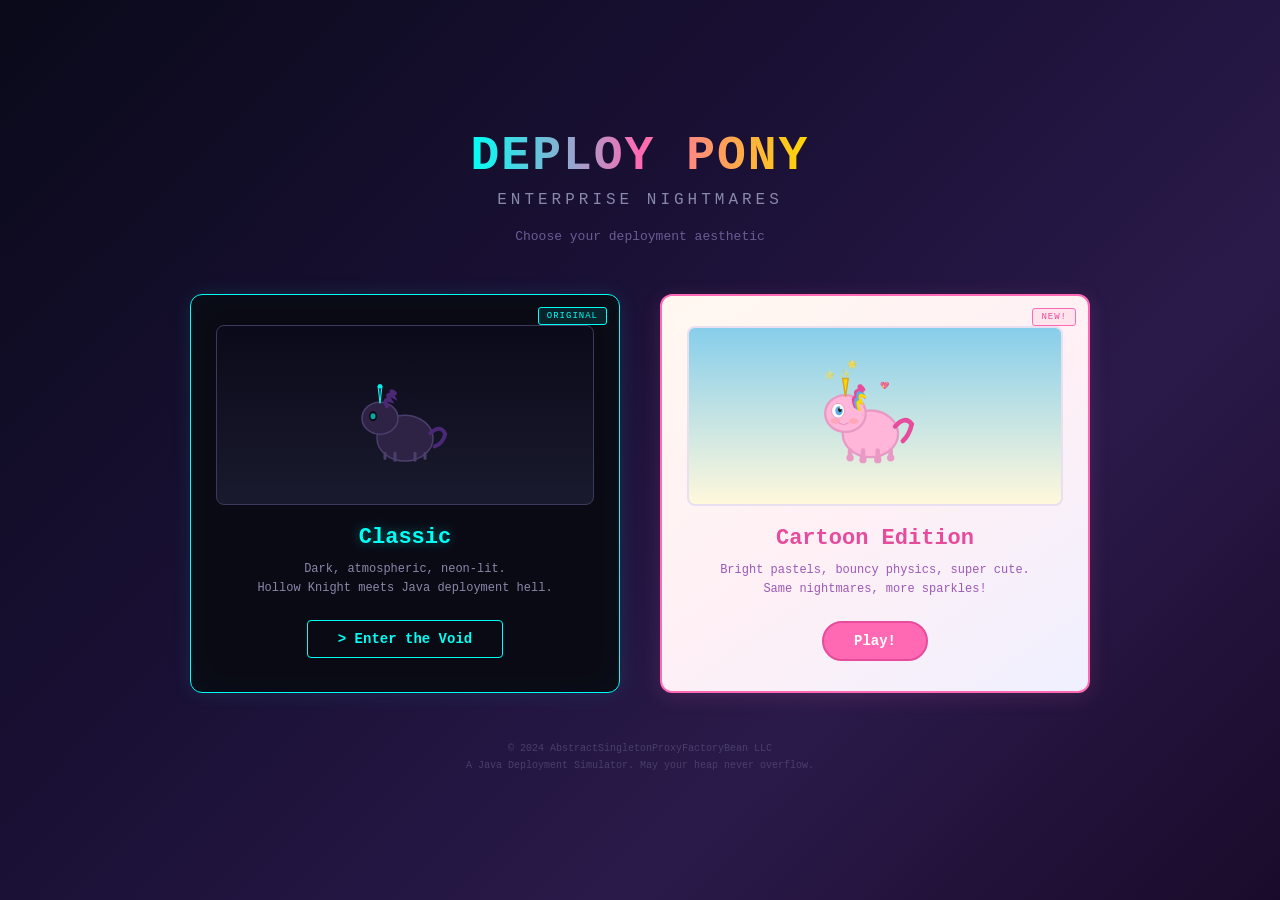
==== commit 798b3f35: "Add landing page with both classic and cartoon game versions - Create classic/ directory with origin" ====
--- a/index.html
+++ b/index.html
@@ -3,198 +3,383 @@
 <head>
     <meta charset="UTF-8">
     <meta name="viewport" content="width=device-width, initial-scale=1.0">
-    <title>Deploy Pony: Enterprise Nightmares (Cartoon Edition!)</title>
-    <link rel="stylesheet" href="style.css">
+    <title>Deploy Pony: Enterprise Nightmares</title>
     <link rel="icon" href="data:image/svg+xml,<svg xmlns='http://www.w3.org/2000/svg' viewBox='0 0 32 32'><text y='24' font-size='24'>🐴</text></svg>">
+    <style>
+        * { margin: 0; padding: 0; box-sizing: border-box; }
+
+        body {
+            font-family: 'Courier New', 'Consolas', monospace;
+            background: linear-gradient(135deg, #0a0a1a 0%, #1a1035 40%, #2a1a4a 70%, #1a0a2a 100%);
+            color: #e8e8f0;
+            min-height: 100vh;
+            display: flex;
+            flex-direction: column;
+            align-items: center;
+            justify-content: center;
+            overflow-x: hidden;
+        }
+
+        /* Floating particles */
+        .particle {
+            position: fixed;
+            pointer-events: none;
+            opacity: 0;
+            animation: drift linear infinite;
+        }
+        @keyframes drift {
+            0% { opacity: 0; transform: translateY(100vh) rotate(0deg); }
+            10% { opacity: 0.4; }
+            90% { opacity: 0.4; }
+            100% { opacity: 0; transform: translateY(-20vh) rotate(360deg); }
+        }
+
+        /* Header */
+        .header {
+            text-align: center;
+            margin-bottom: 50px;
+            position: relative;
+            z-index: 2;
+        }
+
+        .title {
+            font-size: clamp(28px, 5vw, 48px);
+            font-weight: bold;
+            letter-spacing: 2px;
+            margin-bottom: 8px;
+            background: linear-gradient(90deg, #00fff5, #ff69b4, #ffd700);
+            -webkit-background-clip: text;
+            -webkit-text-fill-color: transparent;
+            background-clip: text;
+        }
+
+        .subtitle {
+            font-size: clamp(12px, 2vw, 16px);
+            color: #8888aa;
+            letter-spacing: 4px;
+            text-transform: uppercase;
+        }
+
+        .tagline {
+            margin-top: 20px;
+            font-size: 13px;
+            color: #6b5b95;
+        }
+
+        /* Version cards grid */
+        .version-grid {
+            display: grid;
+            grid-template-columns: 1fr 1fr;
+            gap: 40px;
+            max-width: 900px;
+            width: 90%;
+            position: relative;
+            z-index: 2;
+        }
+
+        .version-card {
+            display: flex;
+            flex-direction: column;
+            align-items: center;
+            text-decoration: none;
+            padding: 30px 25px;
+            border-radius: 12px;
+            transition: transform 0.3s ease, box-shadow 0.3s ease;
+            cursor: pointer;
+            position: relative;
+            overflow: hidden;
+        }
+
+        .version-card:hover {
+            transform: translateY(-6px) scale(1.02);
+        }
+
+        /* Classic card */
+        .classic-card {
+            background: #0a0a14;
+            border: 1px solid #00fff5;
+            box-shadow: 0 0 20px rgba(0, 255, 245, 0.1), inset 0 0 40px rgba(0, 255, 245, 0.03);
+        }
+        .classic-card:hover {
+            box-shadow: 0 0 40px rgba(0, 255, 245, 0.25), 0 8px 30px rgba(0, 0, 0, 0.5), inset 0 0 60px rgba(0, 255, 245, 0.05);
+            border-color: #00fff5;
+        }
+
+        /* Cartoon card */
+        .cartoon-card {
+            background: linear-gradient(145deg, #fff8f0, #fff0f5, #f0f0ff);
+            border: 2px solid #ff69b4;
+            box-shadow: 0 4px 20px rgba(255, 105, 180, 0.15);
+        }
+        .cartoon-card:hover {
+            box-shadow: 0 8px 40px rgba(255, 105, 180, 0.3), 0 8px 30px rgba(0, 0, 0, 0.1);
+            border-color: #e74c9c;
+        }
+
+        /* Card preview area */
+        .card-preview {
+            width: 100%;
+            height: 180px;
+            display: flex;
+            align-items: center;
+            justify-content: center;
+            margin-bottom: 20px;
+            border-radius: 8px;
+            overflow: hidden;
+        }
+
+        .classic-card .card-preview {
+            background: linear-gradient(180deg, #0a0a1a, #1a1a2e);
+            border: 1px solid #3a3a5c;
+        }
+
+        .cartoon-card .card-preview {
+            background: linear-gradient(180deg, #87CEEB, #FFF8DC);
+            border: 2px solid #e8e0f0;
+        }
+
+        /* Card text */
+        .card-title {
+            font-size: 22px;
+            font-weight: bold;
+            margin-bottom: 10px;
+        }
+
+        .classic-card .card-title { color: #00fff5; text-shadow: 0 0 12px rgba(0, 255, 245, 0.4); }
+        .cartoon-card .card-title { color: #e74c9c; }
+
+        .card-desc {
+            font-size: 12px;
+            line-height: 1.6;
+            text-align: center;
+            margin-bottom: 20px;
+            min-height: 40px;
+        }
+
+        .classic-card .card-desc { color: #8888aa; }
+        .cartoon-card .card-desc { color: #9b59b6; }
+
+        /* Play buttons */
+        .play-btn {
+            display: inline-block;
+            padding: 10px 30px;
+            font-family: 'Courier New', monospace;
+            font-size: 14px;
+            font-weight: bold;
+            border-radius: 4px;
+            transition: all 0.2s ease;
+        }
+
+        .classic-btn {
+            color: #00fff5;
+            border: 1px solid #00fff5;
+            background: transparent;
+        }
+        .classic-card:hover .classic-btn {
+            background: rgba(0, 255, 245, 0.1);
+            box-shadow: 0 0 15px rgba(0, 255, 245, 0.3);
+        }
+
+        .cartoon-btn {
+            color: white;
+            border: 2px solid #e74c9c;
+            background: #ff69b4;
+            border-radius: 20px;
+        }
+        .cartoon-card:hover .cartoon-btn {
+            background: #e74c9c;
+            box-shadow: 0 4px 15px rgba(255, 105, 180, 0.4);
+        }
+
+        /* Tags */
+        .card-tag {
+            position: absolute;
+            top: 12px;
+            right: 12px;
+            font-size: 9px;
+            padding: 3px 8px;
+            border-radius: 3px;
+            text-transform: uppercase;
+            letter-spacing: 1px;
+        }
+
+        .classic-card .card-tag {
+            color: #00fff5;
+            border: 1px solid #00fff5;
+            background: rgba(0, 255, 245, 0.1);
+        }
+
+        .cartoon-card .card-tag {
+            color: #e74c9c;
+            border: 1px solid #ff69b4;
+            background: rgba(255, 105, 180, 0.1);
+        }
+
+        /* Footer */
+        .footer {
+            margin-top: 50px;
+            text-align: center;
+            color: #4a3f6b;
+            font-size: 10px;
+            position: relative;
+            z-index: 2;
+        }
+
+        .footer a {
+            color: #6b5b95;
+            text-decoration: none;
+        }
+
+        /* Responsive */
+        @media (max-width: 768px) {
+            .version-grid {
+                grid-template-columns: 1fr;
+                gap: 25px;
+                width: 95%;
+            }
+            .card-preview { height: 140px; }
+            .header { margin-bottom: 30px; }
+            .footer { margin-top: 30px; }
+        }
+    </style>
 </head>
 <body>
 
-<div id="game-container">
-    <!-- Vignette overlay -->
-    <div id="vignette"></div>
-
-    <!-- Floating code particles (spawned by JS) -->
-    <div id="particles-container"></div>
-
-    <!-- ==================== LOADING SCREEN ==================== -->
-    <div id="loading-screen" class="game-screen active">
-        <div class="loading-content">
-            <div class="loading-title">[ DEPLOY PONY: ENTERPRISE NIGHTMARES ]</div>
-            <div class="loading-bar-container">
-                <div class="loading-bar"></div>
+    <header class="header">
+        <div class="title">DEPLOY PONY</div>
+        <div class="subtitle">Enterprise Nightmares</div>
+        <p class="tagline">Choose your deployment aesthetic</p>
+    </header>
+
+    <main class="version-grid">
+        <!-- Classic / Dark Hollow Knight version -->
+        <a href="classic/index.html" class="version-card classic-card">
+            <span class="card-tag">Original</span>
+            <div class="card-preview">
+                <svg viewBox="-30 -50 120 110" width="120" height="110" xmlns="http://www.w3.org/2000/svg">
+                    <g>
+                        <animateTransform attributeName="transform" type="translate" values="0,0;0,-2;0,0" dur="2s" repeatCount="indefinite"/>
+                        <!-- Body -->
+                        <ellipse cx="30" cy="30" rx="28" ry="22" fill="#2e2245" stroke="#4a3f6b" stroke-width="1.5">
+                            <animate attributeName="ry" values="22;23;22" dur="2s" repeatCount="indefinite"/>
+                        </ellipse>
+                        <!-- Legs -->
+                        <line x1="10" y1="45" x2="10" y2="50" stroke="#4a3f6b" stroke-width="3" stroke-linecap="round"/>
+                        <line x1="20" y1="45" x2="20" y2="52" stroke="#4a3f6b" stroke-width="3" stroke-linecap="round"/>
+                        <line x1="40" y1="45" x2="40" y2="52" stroke="#4a3f6b" stroke-width="3" stroke-linecap="round"/>
+                        <line x1="50" y1="45" x2="50" y2="50" stroke="#4a3f6b" stroke-width="3" stroke-linecap="round"/>
+                        <!-- Head -->
+                        <ellipse cx="5" cy="10" rx="18" ry="16" fill="#2e2245" stroke="#4a3f6b" stroke-width="1.5"/>
+                        <!-- Horn -->
+                        <path d="M 5 -5 L 3 -22 L 7 -22 Z" fill="#3a3a5c" stroke="#00fff5" stroke-width="1"/>
+                        <circle cx="5" cy="-22" r="2.5" fill="#00fff5">
+                            <animate attributeName="r" values="2;3.5;2" dur="1s" repeatCount="indefinite"/>
+                            <animate attributeName="opacity" values="1;0.5;1" dur="1s" repeatCount="indefinite"/>
+                        </circle>
+                        <!-- Eye -->
+                        <ellipse cx="-2" cy="8" rx="4" ry="5" fill="#0a0a0f"/>
+                        <ellipse cx="-2" cy="8" rx="2.5" ry="3" fill="#00fff5">
+                            <animate attributeName="opacity" values="1;0.6;1" dur="2s" repeatCount="indefinite"/>
+                        </ellipse>
+                        <!-- Mane -->
+                        <path d="M 12,-2 Q 8,-10 15,-8 Q 10,-16 18,-12 Q 14,-20 20,-15" fill="none" stroke="#4a2875" stroke-width="4" stroke-linecap="round"/>
+                        <!-- Tail -->
+                        <path d="M 55,25 Q 65,15 70,25 Q 68,35 60,38" fill="none" stroke="#4a2875" stroke-width="4" stroke-linecap="round">
+                            <animateTransform attributeName="transform" type="rotate" values="0 55 30;5 55 30;0 55 30;-3 55 30;0 55 30" dur="3s" repeatCount="indefinite"/>
+                        </path>
+                    </g>
+                </svg>
             </div>
-            <div id="loading-text">Initializing AbstractSingletonProxyFactoryBean...</div>
-        </div>
-    </div>
-
-    <!-- ==================== MENU SCREEN ==================== -->
-    <div id="menu-screen" class="game-screen">
-        <div class="menu-content">
-            <div class="menu-logo" id="menu-logo"></div>
-            <div class="menu-lore" id="menu-lore"></div>
-            <div class="menu-buttons">
-                <button class="menu-btn primary" onclick="Game.startNewGame()">
-                    > New Deployment
-                </button>
-                <button class="menu-btn" id="continue-btn" onclick="Game.continueGame()" style="display:none">
-                    > Resume Deployment
-                </button>
+            <div class="card-title">Classic</div>
+            <p class="card-desc">Dark, atmospheric, neon-lit.<br>Hollow Knight meets Java deployment hell.</p>
+            <span class="play-btn classic-btn">> Enter the Void</span>
+        </a>
+
+        <!-- Cartoon / Bright version -->
+        <a href="cartoon/index.html" class="version-card cartoon-card">
+            <span class="card-tag">New!</span>
+            <div class="card-preview">
+                <svg viewBox="-30 -55 130 130" width="130" height="120" xmlns="http://www.w3.org/2000/svg">
+                    <g>
+                        <animateTransform attributeName="transform" type="translate" values="0,0;0,-5;0,0" dur="1.2s" repeatCount="indefinite"/>
+                        <!-- Body -->
+                        <ellipse cx="30" cy="30" rx="30" ry="25" fill="#FFB6D9" stroke="#E89AC5" stroke-width="2.5">
+                            <animate attributeName="ry" values="25;27;25" dur="1.2s" repeatCount="indefinite"/>
+                        </ellipse>
+                        <!-- Legs -->
+                        <line x1="8" y1="48" x2="8" y2="53" stroke="#E89AC5" stroke-width="5" stroke-linecap="round"/>
+                        <line x1="22" y1="48" x2="22" y2="55" stroke="#E89AC5" stroke-width="5" stroke-linecap="round"/>
+                        <line x1="38" y1="48" x2="38" y2="55" stroke="#E89AC5" stroke-width="5" stroke-linecap="round"/>
+                        <line x1="52" y1="48" x2="52" y2="53" stroke="#E89AC5" stroke-width="5" stroke-linecap="round"/>
+                        <circle cx="8" cy="56" r="4" fill="#E89AC5"/>
+                        <circle cx="22" cy="58" r="4" fill="#E89AC5"/>
+                        <circle cx="38" cy="58" r="4" fill="#E89AC5"/>
+                        <circle cx="52" cy="56" r="4" fill="#E89AC5"/>
+                        <!-- Head -->
+                        <ellipse cx="3" cy="8" rx="22" ry="20" fill="#FFB6D9" stroke="#E89AC5" stroke-width="2.5"/>
+                        <!-- Blush -->
+                        <ellipse cx="12" cy="16" rx="5" ry="3" fill="#FF9999" opacity="0.5"/>
+                        <ellipse cx="-8" cy="16" rx="5" ry="3" fill="#FF9999" opacity="0.5"/>
+                        <!-- Horn -->
+                        <path d="M 3 -10 L 0 -30 L 6 -30 Z" fill="#FFD700" stroke="#DAA520" stroke-width="1.5"/>
+                        <text x="3" y="-32" text-anchor="middle" font-size="10">
+                            ✨
+                            <animate attributeName="opacity" values="1;0.4;1" dur="0.8s" repeatCount="indefinite"/>
+                        </text>
+                        <!-- Eye (big anime!) -->
+                        <ellipse cx="-5" cy="5" rx="7" ry="8" fill="white" stroke="#E89AC5" stroke-width="1"/>
+                        <ellipse cx="-4" cy="5" rx="4" ry="5" fill="#5DADE2"/>
+                        <ellipse cx="-3" cy="4" rx="2" ry="2.5" fill="#222"/>
+                        <ellipse cx="-2" cy="2" rx="1.5" ry="1.5" fill="white" opacity="0.9"/>
+                        <!-- Mouth -->
+                        <path d="M -4 18 Q 1 22 6 18" fill="none" stroke="#E89AC5" stroke-width="1.5" stroke-linecap="round"/>
+                        <!-- Mane (rainbow!) -->
+                        <path d="M 14,0 Q 10,-12 16,-8 Q 12,-20 20,-14 Q 16,-26 22,-18" fill="none" stroke="#E74C9C" stroke-width="5" stroke-linecap="round"/>
+                        <path d="M 16,2 Q 12,-10 18,-6 Q 14,-18 22,-12" fill="none" stroke="#5DADE2" stroke-width="4" stroke-linecap="round"/>
+                        <path d="M 18,4 Q 14,-8 20,-4 Q 16,-16 24,-10" fill="none" stroke="#FFD700" stroke-width="3" stroke-linecap="round"/>
+                        <!-- Tail -->
+                        <path d="M 57,22 Q 68,10 75,20 Q 72,32 65,38" fill="none" stroke="#E74C9C" stroke-width="5" stroke-linecap="round">
+                            <animateTransform attributeName="transform" type="rotate" values="0 55 30;8 55 30;0 55 30;-5 55 30;0 55 30" dur="2s" repeatCount="indefinite"/>
+                        </path>
+                        <!-- Sparkles -->
+                        <text x="-20" y="-30" font-size="10" opacity="0">⭐<animate attributeName="opacity" values="0;1;0" dur="1.5s" repeatCount="indefinite"/></text>
+                        <text x="40" y="-20" font-size="8" opacity="0">💖<animate attributeName="opacity" values="0;1;0" dur="1.8s" begin="0.3s" repeatCount="indefinite"/></text>
+                        <text x="5" y="-42" font-size="9" opacity="0">🌟<animate attributeName="opacity" values="0;1;0" dur="1.3s" begin="0.6s" repeatCount="indefinite"/></text>
+                    </g>
+                </svg>
             </div>
-            <div class="menu-subtitle">
-                A Super Cute Cartoon Java Deployment Simulator 🐴✨<br>
-                © 2024 AbstractSingletonProxyFactoryBean LLC
-            </div>
-        </div>
-    </div>
-
-    <!-- ==================== CARE SCREEN ==================== -->
-    <div id="care-screen" class="game-screen">
-        <div class="care-header">
-            <span class="care-title">[ PONY CARE TERMINAL ]</span>
-            <div class="care-controls">
-                <button class="icon-btn" onclick="Audio.toggleMute()" title="Toggle Sound">SND</button>
-                <button class="icon-btn" onclick="Game.save()" title="Save">SAVE</button>
-                <button class="icon-btn" onclick="Game.setState(Game.STATES.MENU)" title="Menu">MENU</button>
-            </div>
-        </div>
-
-        <div class="pony-area">
-            <div id="dialogue-bubble"></div>
-            <div id="pony-display"></div>
-            <div id="poop-container"></div>
-        </div>
-
-        <div class="stats-area">
-            <div id="pony-stats"></div>
-        </div>
-
-        <div class="actions-area" id="pony-actions"></div>
-
-        <div class="event-log-area">
-            <div id="event-log"></div>
-        </div>
-    </div>
-
-    <!-- ==================== RIDE SCREEN ==================== -->
-    <div id="ride-screen" class="game-screen">
-        <canvas id="ride-canvas"></canvas>
-        <div id="ride-zone"></div>
-    </div>
-
-    <!-- ==================== DEPLOY MINI-GAME SCREEN ==================== -->
-    <div id="deploy-screen" class="game-screen">
-        <div id="deploy-game-area"></div>
-    </div>
-
-    <!-- ==================== GAME OVER SCREEN ==================== -->
-    <div id="gameover-screen" class="game-screen">
-        <div class="gameover-content">
-            <div class="gameover-title">BUILD FAILED</div>
-            <div class="gameover-message" id="gameover-message"></div>
-            <div class="gameover-stats" id="gameover-stats"></div>
-            <div class="gameover-score" id="gameover-score"></div>
-            <div class="menu-buttons">
-                <button class="menu-btn primary" onclick="Game.restartGame()">
-                    > Redeploy from Scratch
-                </button>
-                <button class="menu-btn" onclick="Game.setState(Game.STATES.MENU)">
-                    > Return to Main Menu
-                </button>
-            </div>
-        </div>
-    </div>
-</div>
-
-<!-- Scripts -->
-<script src="art.js"></script>
-<script src="audio.js"></script>
-<script src="game.js"></script>
-<script src="pony-care.js"></script>
-<script src="pony-ride.js"></script>
-<script src="deploy-games.js"></script>
-<script>
-    // ---- INITIALIZATION ----
-    document.addEventListener('DOMContentLoaded', () => {
-        // Spawn floating code particles in the background
-        const particlesContainer = document.getElementById('particles-container');
+            <div class="card-title">Cartoon Edition</div>
+            <p class="card-desc">Bright pastels, bouncy physics, super cute.<br>Same nightmares, more sparkles!</p>
+            <span class="play-btn cartoon-btn">Play!</span>
+        </a>
+    </main>
+
+    <footer class="footer">
+        <p>&copy; 2024 AbstractSingletonProxyFactoryBean LLC</p>
+        <p style="margin-top:6px">A Java Deployment Simulator. May your heap never overflow.</p>
+    </footer>
+
+    <script>
+        // Floating particles background
+        const body = document.body;
+        const particles = ['null', 'void', '@Bean', ';', '.war', '✨', '🐴', 'static', '{  }', '💜', 'pom.xml'];
         function spawnParticle() {
             const el = document.createElement('div');
-            el.className = 'floating-code';
-            el.textContent = Art.createFloatingCode();
-            el.style.top = (Math.random() * 70 + 5) + '%';
-            el.style.animationDuration = (12 + Math.random() * 10) + 's';
+            el.className = 'particle';
+            el.textContent = particles[Math.floor(Math.random() * particles.length)];
+            el.style.left = (Math.random() * 95 + 2) + '%';
+            el.style.fontSize = (10 + Math.random() * 8) + 'px';
+            el.style.color = ['#00fff5', '#ff69b4', '#ffd700', '#6b5b95', '#4a3f6b'][Math.floor(Math.random() * 5)];
+            el.style.animationDuration = (10 + Math.random() * 15) + 's';
             el.style.animationDelay = (Math.random() * 5) + 's';
-            el.style.fontSize = (8 + Math.random() * 6) + 'px';
-            particlesContainer.appendChild(el);
-            el.addEventListener('animationend', () => el.remove());
-        }
-
-        setInterval(spawnParticle, 2000);
-        for (let i = 0; i < 8; i++) spawnParticle();
-
-        // Setup menu
-        Game.on('stateChange', ({ to }) => {
-            if (to === Game.STATES.MENU) {
-                setupMenu();
-            }
-            if (to === Game.STATES.GAME_OVER) {
-                setupGameOver();
-            }
-        });
-
-        // Initialize pony care module
-        PonyCare.init();
-
-        // Start!
-        Game.init();
-
-        // Resume context on first click (for audio)
-        document.addEventListener('click', () => {
-            Audio.init();
-        }, { once: true });
-    });
-
-    function setupMenu() {
-        // Logo
-        const logoEl = document.getElementById('menu-logo');
-        if (logoEl) logoEl.innerHTML = Art.titleLogo();
-
-        // Lore
-        const loreEl = document.getElementById('menu-lore');
-        if (loreEl) {
-            loreEl.innerHTML = Game.getLore().map(line => `<p>${line}</p>`).join('');
-        }
-
-        // Show continue button if save exists
-        const continueBtn = document.getElementById('continue-btn');
-        if (continueBtn) {
-            continueBtn.style.display = Game.load() ? 'block' : 'none';
-        }
-    }
-
-    function setupGameOver() {
-        const msgEl = document.getElementById('gameover-message');
-        const statsEl = document.getElementById('gameover-stats');
-        const scoreEl = document.getElementById('gameover-score');
-
-        if (msgEl) msgEl.textContent = Game.getDeathMessage();
-
-        if (statsEl) {
-            const pony = Game.getPony();
-            statsEl.innerHTML = `
-                Pony: ${pony ? pony.name : 'Unknown'}<br>
-                Enterprise Level: ${pony ? pony.level : 0}<br>
-                Total Deployments: ${Game.getTotalDeploys()}<br>
-                Failed Deployments: ${Game.getFailedDeploys()}<br>
-                Exceptions Encountered: ${pony ? pony.exceptions.length : 0}
-            `;
-        }
-
-        if (scoreEl) {
-            scoreEl.textContent = `Enterprise Value Generated: $${Game.getScore().toLocaleString()}.00 (before consulting fees)`;
-        }
-    }
-</script>
-
+            body.appendChild(el);
+            el.addEventListener('animationiteration', () => {
+                el.style.left = (Math.random() * 95 + 2) + '%';
+            });
+            setTimeout(() => el.remove(), 30000);
+        }
+        for (let i = 0; i < 12; i++) spawnParticle();
+        setInterval(spawnParticle, 3000);
+    </script>
 </body>
 </html>
